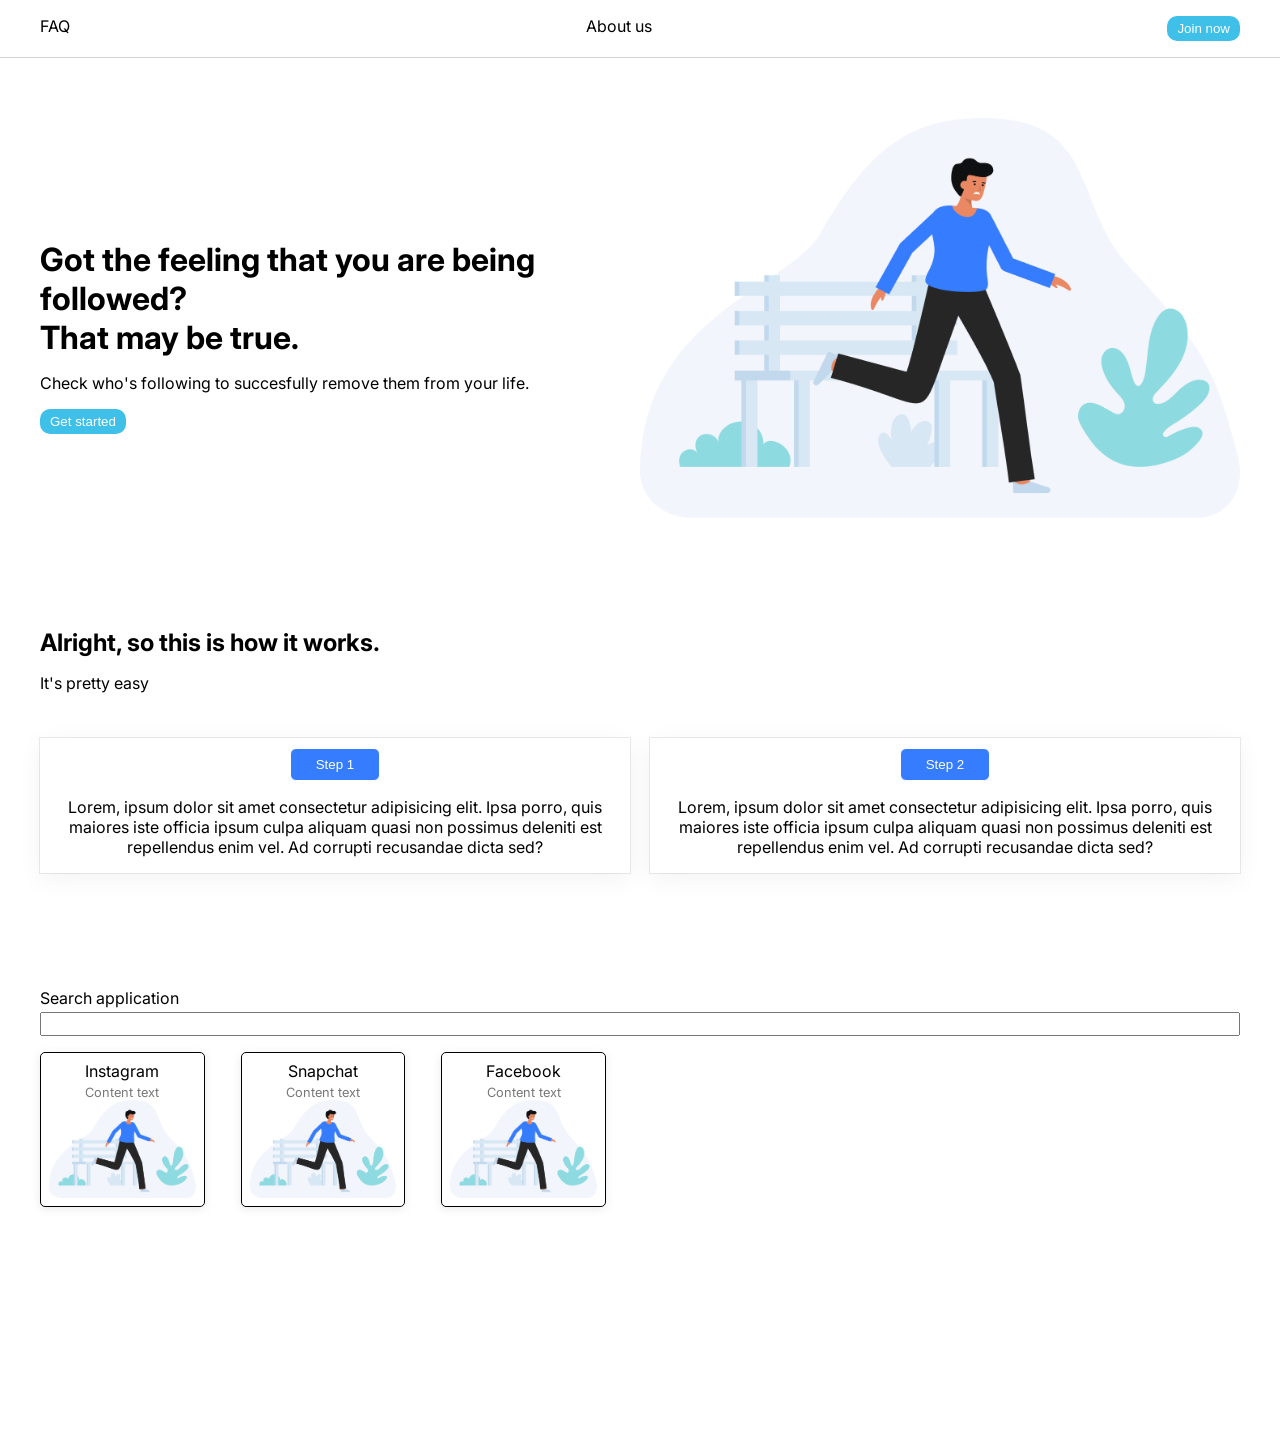
==== common_challenge/index.html @ 9e3e6419 "Add files via upload Added a working search bar for the current added applications" ====
<!DOCTYPE html>
<html lang="en">
  <head>
    <meta charset="UTF-8" />
    <meta http-equiv="X-UA-Compatible" content="IE=edge" />
    <meta name="viewport" content="width=device-width, initial-scale=1.0" />
    <link rel="preconnect" href="https://fonts.googleapis.com" />
    <link rel="preconnect" href="https://fonts.gstatic.com" crossorigin />
    <link
      href="https://fonts.googleapis.com/css2?family=Inter:wght@400;800&display=swap"
      rel="stylesheet" />
    <link rel="preconnect" href="https://fonts.googleapis.com" />
    <link rel="preconnect" href="https://fonts.gstatic.com" crossorigin />
    <link
      href="https://fonts.googleapis.com/css2?family=Inter&display=swap"
      rel="stylesheet" />
    <link rel="stylesheet" href="style.css" />
    <script src="script.js" defer></script>
    <title>Document</title>
  </head>
  <body>
    <header>
      <nav>
        <ul>
          <li>FAQ</li>
          <li>About us</li>
          <li><button class="join-button">Join now</button></li>
        </ul>
      </nav>
    </header>
    <main>
      <div class="content-wrapper">
        <section id="intro-section">
          <article class="left-content halfway-content">
            <div class="intro-text">
              <div class="left-intro-content">
                <h1>
                  Got the feeling that you are being followed?
                  <br />
                  That may be true.
                </h1>
                <p>
                  Check who's following to succesfully remove them from your
                  life.
                </p>
                <button class="join-button">Get started</button>
              </div>
            </div>
          </article>
          <article class="right-content halfway-content">
            <div class="right-intro-content">
              <picture>
                <img src="images/intro_image.png" alt="" srcset="" />
              </picture>
            </div>
          </article>
        </section>

        <section id="how-it-works">
          <div class="wrapper">
            <span>
              <h2>Alright, so this is how it works.</h2>
              <p>It's pretty easy</p>
            </span>
            <div class="options-wrapper">
              <div class="option1">
                <button class="step-btn">Step 1</button>
                <p>
                  Lorem, ipsum dolor sit amet consectetur adipisicing elit. Ipsa
                  porro, quis maiores iste officia ipsum culpa aliquam quasi non
                  possimus deleniti est repellendus enim vel. Ad corrupti
                  recusandae dicta sed?
                </p>
              </div>
              <div class="option2">
                <button class="step-btn">Step 2</button>
                <p>
                  Lorem, ipsum dolor sit amet consectetur adipisicing elit. Ipsa
                  porro, quis maiores iste officia ipsum culpa aliquam quasi non
                  possimus deleniti est repellendus enim vel. Ad corrupti
                  recusandae dicta sed?
                </p>
              </div>
            </div>
          </div>
        </section>
        <section id="find-your-app">
          <div class="search-wrapper">
            <label for="search">Search application</label>
            <input type="search" id="search" data-search />
          </div>
          <div class="user-cards" data-user-cards-container>
            <template data-user-template>
              <div class="card">
                <div class="header" data-header></div>
                <div class="body" data-body></div>
                <img class="imageFit" data-img></img>
              </div>
            </template>
          </div>
        </section>
      </div>
    </main>
    <footer></footer>
  </body>
</html>
---- common_challenge/style.css ----
body {
  box-sizing: border-box;
  padding: 0;
  margin: 0;
  font-family: "Inter", sans-serif;
}

header {
  width: 100vw;
  display: flex;
  justify-content: center;
  align-items: center;
  border-bottom: 1px solid #d3d3d3;
  position: sticky;
  top: 0;
  background-color: #fff;
}

nav {
  width: 1200px;
  display: flex;
  justify-content: space-evenly;
}

ul {
  display: flex;
  width: 100%;
  justify-content: space-between;
  padding: 0;
}

ul > li {
  list-style-type: none;
}

#site-search {
  border-radius: 5px;
  margin-left: 1rem;
}

.join-button {
  background-color: #3fc0e9;
  padding: 5px 10px;
  cursor: pointer;
  border: none;
  border-radius: 10px;
  color: #fff;
}

main {
  display: flex;
  justify-content: center;
  height: fit-content;
}
.content-wrapper {
  width: 1200px;
  height: fit-content;
}

/*Intro section styling///////////////////////////////*/

#intro-section {
  width: 100%;
  height: 50vh;
  display: grid;
  grid-template-columns: 1fr 1fr;
}

.halfway-content {
  height: 100%;
  width: 100%;
}

.left-content {
  display: flex;
  justify-content: center;
}

.left-intro-content {
  display: flex;
  flex-direction: column;
  justify-content: center;
  align-items: flex-start;
  margin-top: 25%;
}

.left-intro-content > h1 {
  font-size: 2rem;
  margin-bottom: 0;
}

.right-intro-content > picture > img {
  margin-top: 10%;
  max-width: 100%;
  height: auto;
}

/* ================ How it works section ========================== */
#how-it-works {
  margin-top: 10%;
  height: 40vh;
}

.wrapper > span > h2 {
  margin: 0;
}

.options-wrapper {
  margin-top: 5vh;
  width: 100%;
  height: 20vh;
  display: grid;
  grid-template-columns: 1fr 1fr;
}

.step-btn {
  background-color: #367cff;
  border-radius: 6px;
  outline: none;
  border: 1px solid;
  padding: 8px 25px;
  color: #fff;
  margin-top: 10px;
}

.option1 {
  height: fit-content;
  text-align: center;
  margin-right: 10px;
  box-shadow: rgba(0, 0, 0, 0.05) 0px 6px 24px 0px,
    rgba(0, 0, 0, 0.08) 0px 0px 0px 1px;
}

.option1 > p {
  padding: 0px 20px;
}
.option2 > p {
  padding: 0px 20px;
}
.option2 {
  height: fit-content;
  text-align: center;
  box-shadow: rgba(0, 0, 0, 0.05) 0px 6px 24px 0px,
    rgba(0, 0, 0, 0.08) 0px 0px 0px 1px;
  margin-left: 10px;
}

/*Find your app*/
#find-your-app {
  height: 50vh;
  width: 100%;
}

/*search bar*/
.search-wrapper {
  display: flex;
  flex-direction: column;
  gap: 0.25rem;
  /* width: 50px; */
}

input {
  font-size: 1rem;
}

.user-cards {
  display: grid;
  grid-template-columns: repeat(auto-fill, minmax(150px, 1fr));
  gap: 0.25rem;
  margin-top: 1rem;
}

.card {
  
  background-color: #fff;
  padding: 0.5rem;
  display: flex;
  justify-content: center;
  align-items: center;
  flex-direction: column;
  max-height: 10rem;
  border-radius: 5px;
  box-shadow: rgb(145 145 145 / 20%) 0px 2px 8px 0px;
  margin-right: 2rem;

}

.card > header {
  margin-bottom: 0.25rem;
}

.card > .body {
  font-size: 0.8rem;
  color: #777;
}

.hide {
  display: none;
}

/* Image fit in divs*/
.imageFit {
  background-size: contain;
  background-repeat: no-repeat;
  width: 100%;
}

/*searchbar code*/
.search-wrapper {
  display: flex;
  flex-direction: column;
  gap: .25rem;
}

input {
  font-size: 1rem;
}

.user-cards {
  display: grid;
  grid-template-columns: repeat(auto-fill, minmax(175px, 1fr));
  gap: .25rem;
  margin-top: 1rem;
}

.card {
  border: 1px solid black;
  background-color: white;
  padding: .5rem;
}

.card > .header {
  margin-bottom: .25rem;
}

.card > .body {
  font-size: .8rem;
  color: #777;
}

.hide {
  display: none;
}
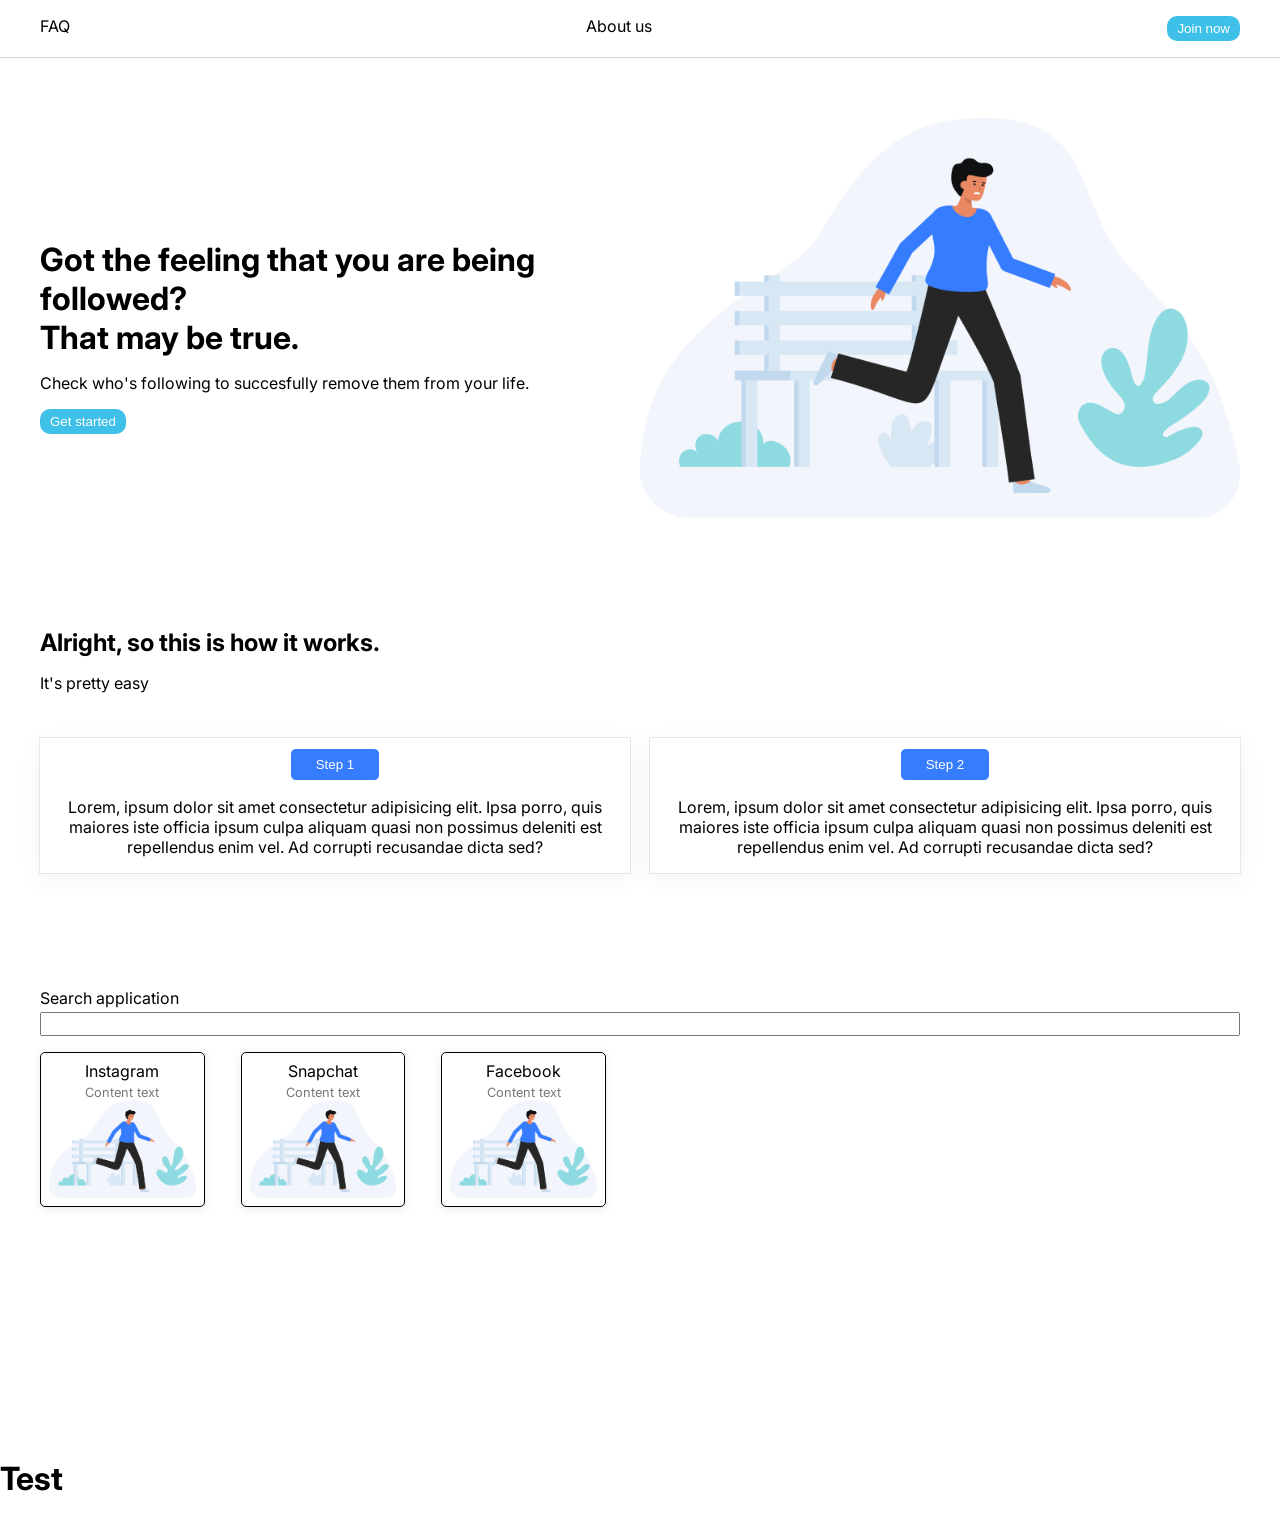
==== commit 6704aa0b: "Added a test" ====
--- a/common_challenge/index.html
+++ b/common_challenge/index.html
@@ -101,6 +101,8 @@
         </section>
       </div>
     </main>
-    <footer></footer>
+    <footer>
+      <h1>Test</h1>
+    </footer>
   </body>
 </html>
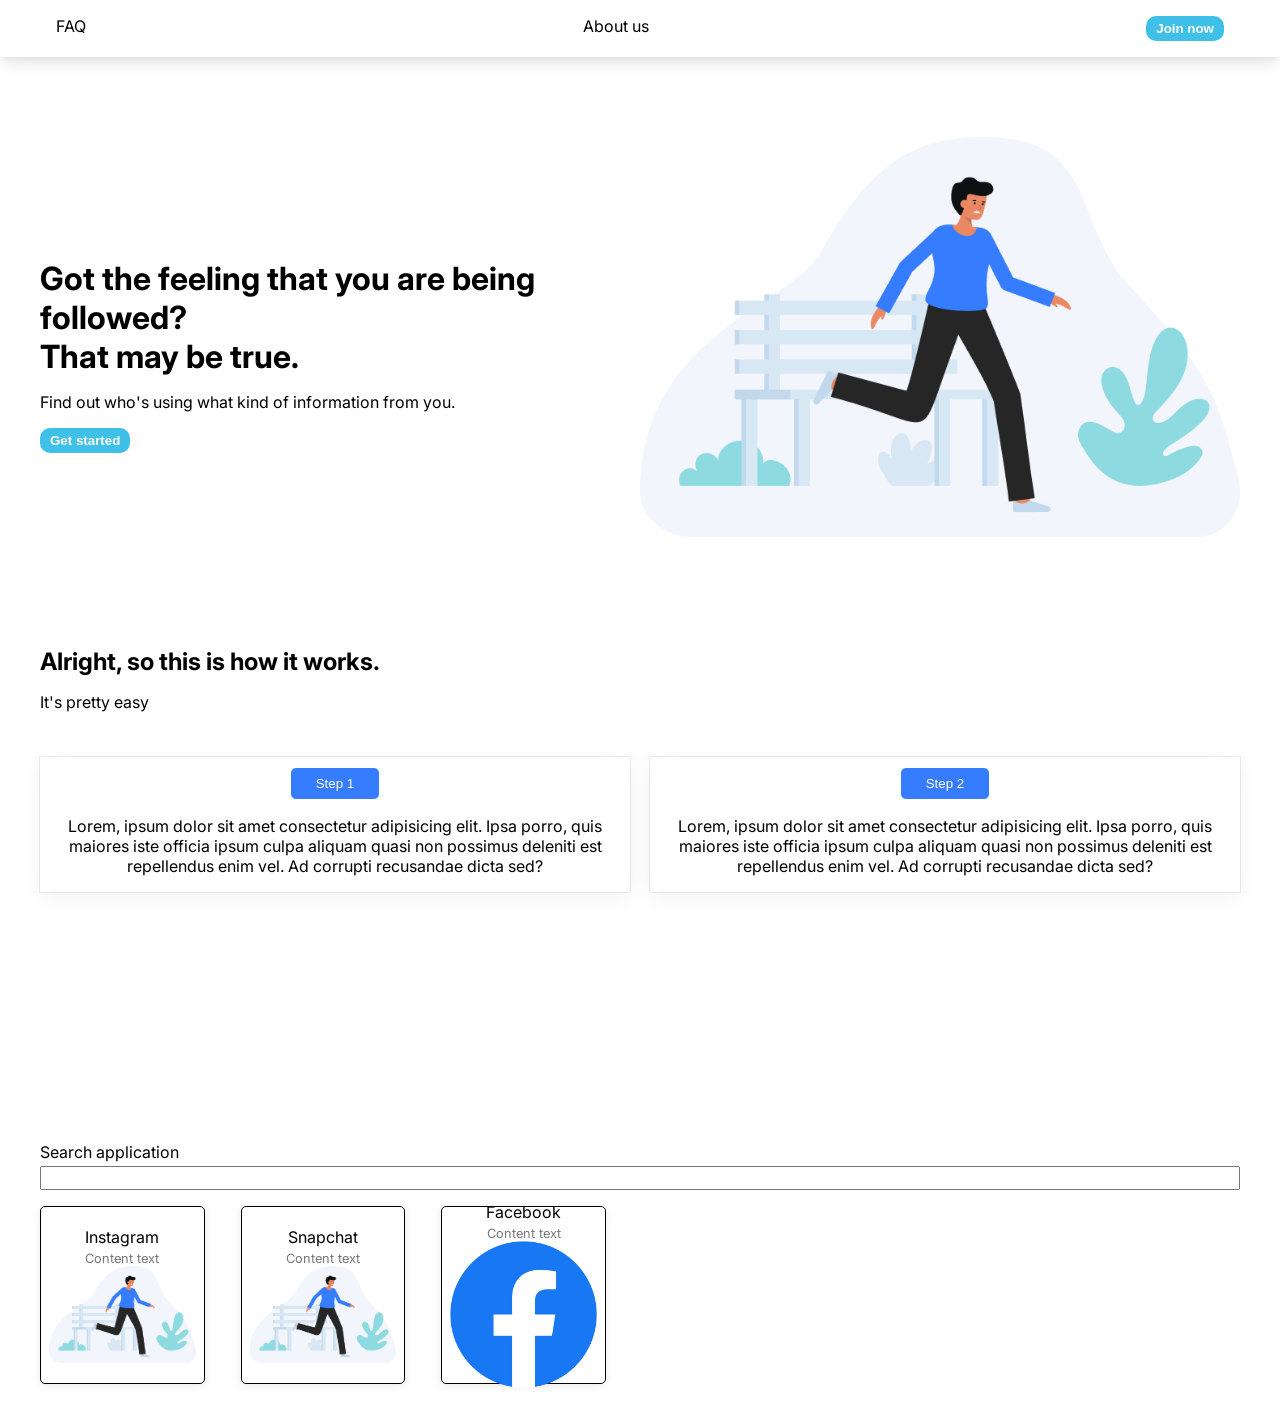
==== commit d92de970: "Main content adjusted for phone media querys min 320px max 480px" ====
--- a/common_challenge/index.html
+++ b/common_challenge/index.html
@@ -40,10 +40,9 @@
                   That may be true.
                 </h1>
                 <p>
-                  Check who's following to succesfully remove them from your
-                  life.
+                 Find out who's using what kind of information from you.
                 </p>
-                <button class="join-button">Get started</button>
+                <button class="join-button" id="get-started-button">Get started</button>
               </div>
             </div>
           </article>
@@ -99,10 +98,12 @@
             </template>
           </div>
         </section>
+        <!-- <section class="appInformationContainer">
+
+        </section> -->
       </div>
     </main>
     <footer>
-      <h1>Test</h1>
     </footer>
   </body>
 </html>
--- a/common_challenge/style.css
+++ b/common_challenge/style.css
@@ -10,10 +10,11 @@
   display: flex;
   justify-content: center;
   align-items: center;
-  border-bottom: 1px solid #d3d3d3;
   position: sticky;
+  z-index: 1;
   top: 0;
   background-color: #fff;
+  box-shadow: rgba(0, 0, 0, 0.1) 0px 10px 15px -3px, rgba(0, 0, 0, 0.05) 0px 4px 6px -2px;
 }
 
 nav {
@@ -27,6 +28,8 @@
   width: 100%;
   justify-content: space-between;
   padding: 0;
+  margin: 1rem;
+  
 }
 
 ul > li {
@@ -45,16 +48,19 @@
   border: none;
   border-radius: 10px;
   color: #fff;
+  font-weight: bold;
 }
 
 main {
   display: flex;
   justify-content: center;
   height: fit-content;
+  margin: 20px;
 }
 .content-wrapper {
   width: 1200px;
   height: fit-content;
+  position: relative;
 }
 
 /*Intro section styling///////////////////////////////*/
@@ -147,8 +153,8 @@
 
 /*Find your app*/
 #find-your-app {
-  height: 50vh;
-  width: 100%;
+  width: 100%;
+  margin-top: 15vh;
 }
 
 /*search bar*/
@@ -240,4 +246,81 @@
 
 .hide {
   display: none;
+}
+
+.imageSize {
+  width: 20%;
+  height: auto;
+}
+
+.appInformationContainer {
+  width: 100%;
+  background-color: #fff;
+  height: 50vh;
+  bordeR: 1px solid;
+  position: absolute;
+  top: 0;
+  display: flex;
+  flex-direction: column;
+  justify-content: center;
+  align-items: center;
+}
+
+.app-cards {
+  background-color: #fefefe;
+  height: 90%;
+  width: 60%;
+  padding: 10px;
+  border-radius: 20px;
+  display: flex;
+  flex-direction: column;
+  justify-content: center;
+  align-items: center;
+  box-shadow: rgba(50, 50, 93, 0.25) 0px 2px 5px -1px, rgba(0, 0, 0, 0.3) 0px 1px 3px -1px;
+}
+
+/* media querys */
+@media only screen 
+  and (min-device-width: 320px) 
+  and (max-device-width: 480px)
+  and (-webkit-min-device-pixel-ratio: 2)
+  and (orientation: portrait) {
+
+    #intro-section {
+      height: auto;
+      display: flex;
+      flex-direction: column;
+     
+    }
+    .left-intro-content {
+      margin-top: 0;
+    }
+
+    #option1 {
+      margin: 0;
+    }
+
+    #option2 {
+      margin: 0;
+    }
+    #how-it-works {
+      height: 70vh;
+    }
+    .options-wrapper {
+      height: auto;
+    }
+
+    #get-started-button {
+      padding: 10px 10px;
+      width: 100%;
+      border-radius: 20px;
+      font-weight: bold;
+  }
+  .imageFit {
+    width: 25%;
+  }
+  .card {
+    margin: 10px 0 0;
+  }
+
 }
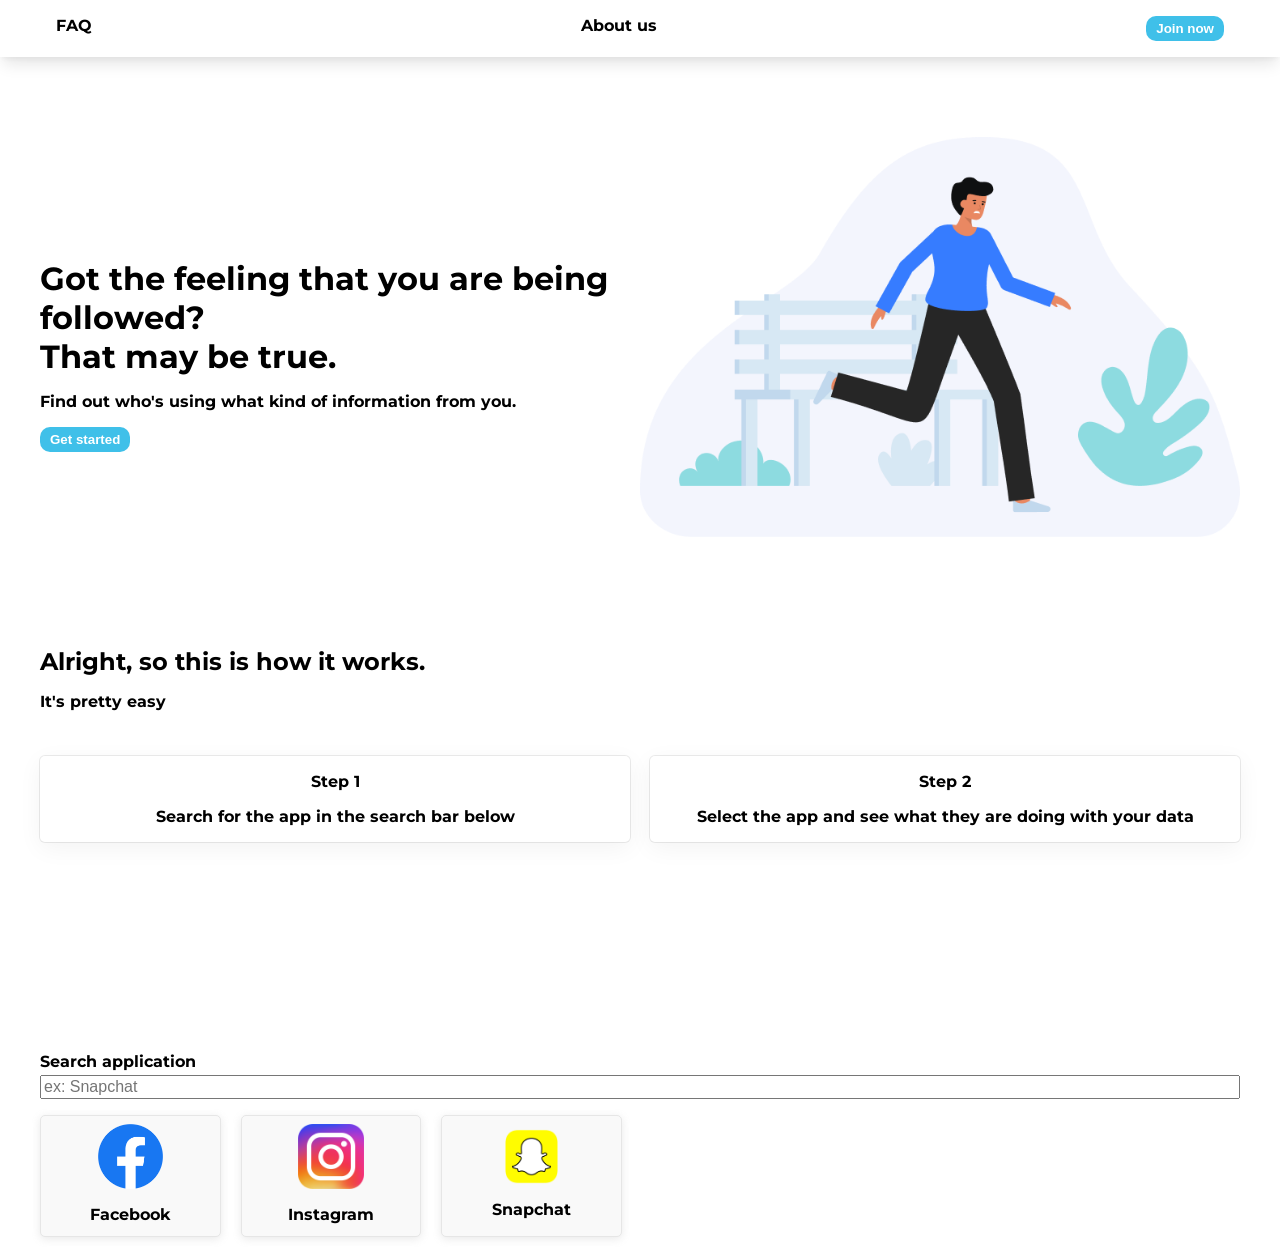
==== commit 330d01ec: "Changed the result cards and added open and close function to the modal that will contain app inform" ====
--- a/common_challenge/index.html
+++ b/common_challenge/index.html
@@ -4,16 +4,9 @@
     <meta charset="UTF-8" />
     <meta http-equiv="X-UA-Compatible" content="IE=edge" />
     <meta name="viewport" content="width=device-width, initial-scale=1.0" />
-    <link rel="preconnect" href="https://fonts.googleapis.com" />
-    <link rel="preconnect" href="https://fonts.gstatic.com" crossorigin />
-    <link
-      href="https://fonts.googleapis.com/css2?family=Inter:wght@400;800&display=swap"
-      rel="stylesheet" />
-    <link rel="preconnect" href="https://fonts.googleapis.com" />
-    <link rel="preconnect" href="https://fonts.gstatic.com" crossorigin />
-    <link
-      href="https://fonts.googleapis.com/css2?family=Inter&display=swap"
-      rel="stylesheet" />
+    <link rel="preconnect" href="https://fonts.googleapis.com">
+<link rel="preconnect" href="https://fonts.gstatic.com" crossorigin>
+<link href="https://fonts.googleapis.com/css2?family=Montserrat&display=swap" rel="stylesheet">
     <link rel="stylesheet" href="style.css" />
     <script src="script.js" defer></script>
     <title>Document</title>
@@ -21,7 +14,7 @@
   <body>
     <header>
       <nav>
-        <ul>
+        <ul id="nav-ul">
           <li>FAQ</li>
           <li>About us</li>
           <li><button class="join-button">Join now</button></li>
@@ -63,44 +56,53 @@
             </span>
             <div class="options-wrapper">
               <div class="option1">
-                <button class="step-btn">Step 1</button>
-                <p>
-                  Lorem, ipsum dolor sit amet consectetur adipisicing elit. Ipsa
-                  porro, quis maiores iste officia ipsum culpa aliquam quasi non
-                  possimus deleniti est repellendus enim vel. Ad corrupti
-                  recusandae dicta sed?
-                </p>
-              </div>
+                <p>Step 1</p>
+                  <p>
+                    Search for the app in the search bar below
+                  </p>
+                </div>
               <div class="option2">
-                <button class="step-btn">Step 2</button>
-                <p>
-                  Lorem, ipsum dolor sit amet consectetur adipisicing elit. Ipsa
-                  porro, quis maiores iste officia ipsum culpa aliquam quasi non
-                  possimus deleniti est repellendus enim vel. Ad corrupti
-                  recusandae dicta sed?
-                </p>
+                <p>Step 2</p>
+                  <p>
+                    Select the app and see what they are doing with your data
+                  </p>
+                </div>
               </div>
             </div>
-          </div>
         </section>
+
         <section id="find-your-app">
           <div class="search-wrapper">
             <label for="search">Search application</label>
-            <input type="search" id="search" data-search />
+            <input type="search" id="search" data-search placeholder="ex: Snapchat"/>
           </div>
           <div class="user-cards" data-user-cards-container>
             <template data-user-template>
               <div class="card">
+                <img class="imageFit" data-img></img>
                 <div class="header" data-header></div>
-                <div class="body" data-body></div>
-                <img class="imageFit" data-img></img>
               </div>
             </template>
           </div>
+
+          <section class="appInformationContainer">
+            <article class="infoWrapper">
+              <div id="close-container">
+                <div class="close-btn-container">
+                  <button class="close-btn">X</button>
+                </div>
+              </div>
+              <figure id="image-figure">
+                <img src="images/app-logos/facebook.png" alt="Facebook app logo" id="app-logo">
+                <figcaption id="fig-caption"></figcaption>
+              </figure>
+              <ul id="app-info-titles">
+                <li id="app-form"><p id="form-content"></p></li>
+              </ul>
+            </article>
+          </section>
         </section>
-        <!-- <section class="appInformationContainer">
 
-        </section> -->
       </div>
     </main>
     <footer>
--- a/common_challenge/style.css
+++ b/common_challenge/style.css
@@ -2,7 +2,8 @@
   box-sizing: border-box;
   padding: 0;
   margin: 0;
-  font-family: "Inter", sans-serif;
+  font-family: 'Montserrat', sans-serif;
+  font-weight: bold;
 }
 
 header {
@@ -23,7 +24,7 @@
   justify-content: space-evenly;
 }
 
-ul {
+#nav-ul {
   display: flex;
   width: 100%;
   justify-content: space-between;
@@ -104,7 +105,7 @@
 /* ================ How it works section ========================== */
 #how-it-works {
   margin-top: 10%;
-  height: 40vh;
+  height: 30vh;
 }
 
 .wrapper > span > h2 {
@@ -135,11 +136,13 @@
   margin-right: 10px;
   box-shadow: rgba(0, 0, 0, 0.05) 0px 6px 24px 0px,
     rgba(0, 0, 0, 0.08) 0px 0px 0px 1px;
+    border-radius: 5px;
 }
 
 .option1 > p {
   padding: 0px 20px;
 }
+
 .option2 > p {
   padding: 0px 20px;
 }
@@ -149,10 +152,12 @@
   box-shadow: rgba(0, 0, 0, 0.05) 0px 6px 24px 0px,
     rgba(0, 0, 0, 0.08) 0px 0px 0px 1px;
   margin-left: 10px;
+  border-radius: 5px;
 }
 
 /*Find your app*/
 #find-your-app {
+  position: relative;
   width: 100%;
   margin-top: 15vh;
 }
@@ -187,7 +192,7 @@
   max-height: 10rem;
   border-radius: 5px;
   box-shadow: rgb(145 145 145 / 20%) 0px 2px 8px 0px;
-  margin-right: 2rem;
+  margin-right: 1rem;
 
 }
 
@@ -208,7 +213,7 @@
 .imageFit {
   background-size: contain;
   background-repeat: no-repeat;
-  width: 100%;
+  width: 40%;
 }
 
 /*searchbar code*/
@@ -230,9 +235,10 @@
 }
 
 .card {
-  border: 1px solid black;
-  background-color: white;
+  border: 1px solid #e6e6e6;
+  background-color: #f9f9f9;
   padding: .5rem;
+  gap: 1rem;
 }
 
 .card > .header {
@@ -249,7 +255,7 @@
 }
 
 .imageSize {
-  width: 20%;
+  width: 10%;
   height: auto;
 }
 
@@ -257,13 +263,19 @@
   width: 100%;
   background-color: #fff;
   height: 50vh;
-  bordeR: 1px solid;
+  bordeR: 1px solid #dbdbdb;
   position: absolute;
-  top: 0;
-  display: flex;
-  flex-direction: column;
-  justify-content: center;
-  align-items: center;
+  top: -50vh;
+  display: flex;
+  flex-direction: column;
+  justify-content: center;
+  align-items: center;
+  border-radius: 3px;
+  display: none;
+}
+
+.text-center {
+  text-align: center;
 }
 
 .app-cards {
@@ -279,6 +291,47 @@
   box-shadow: rgba(50, 50, 93, 0.25) 0px 2px 5px -1px, rgba(0, 0, 0, 0.3) 0px 1px 3px -1px;
 }
 
+/*Information container hidden/shown */
+.hidden {
+  display: block;
+}
+
+.center-column-flex {
+  display: flex;
+  justify-content: center;
+  align-items: center;
+  flex-direction: column;
+}
+
+.infoWrapper {
+  width: 100%;
+  height: 100%;
+  /* border: 1px solid #f9f9f9; */
+}
+#app-info-titles {
+  display: flex;
+  flex-direction: column;
+  padding: 5px;
+ 
+}
+#app-info-titles > li{
+  display: flex;
+  align-items: center;
+  margin-left: 10%;
+}
+
+#app-info-titles > li > p {
+  margin-left: 0.75rem;
+}
+
+.card:hover {
+  animation-name: hover;
+  animation-duration:0.3s;
+  animation-timing-function: ease-in-out;
+  animation-fill-mode: forwards;
+  animation-direction: alternate;
+}
+
 /* media querys */
 @media only screen 
   and (min-device-width: 320px) 
@@ -304,7 +357,7 @@
       margin: 0;
     }
     #how-it-works {
-      height: 70vh;
+      height: 40vh;
     }
     .options-wrapper {
       height: auto;
@@ -319,8 +372,66 @@
   .imageFit {
     width: 25%;
   }
+
   .card {
-    margin: 10px 0 0;
+    padding: .5rem;
+    border: 1px solid #e5e5e5;
+    margin-right: 0;
+    /* display: none; */
+    margin-bottom: 10px;
+
   }
 
+  #nav-ul {
+    margin: 0.75rem 1.5rem;
+}
+
+.appInformationContainer {
+  top: -15%;
+}
+
+
+}
+
+
+
+@keyframes hover {
+  from {
+    transform: translateY(0);
+  } to {
+    transform: translateY(-5px);
+  }
+}
+
+/* --------------------------Appinformationcontainer styling STARTS HERE ------------------------------------*/
+
+#app-logo {
+  padding-bottom: 3vh;
+}
+
+#fig-caption {
+  font-weight: bold;
+  font-size: 1.125rem;
+}
+
+#close-container {
+  position: relative;
+}
+
+.close-btn-container {
+  height: 5vh;
+  position: absolute;
+  top: 0;
+  width: 100%;
+  display: flex;
+  justify-content: flex-end;
+  align-items: baseline;
+}
+
+.close-btn {
+  border: none;
+  background-color: red;
+  color: #fff;
+  padding: 5px 15px;
+  border-radius: 1px;
 }
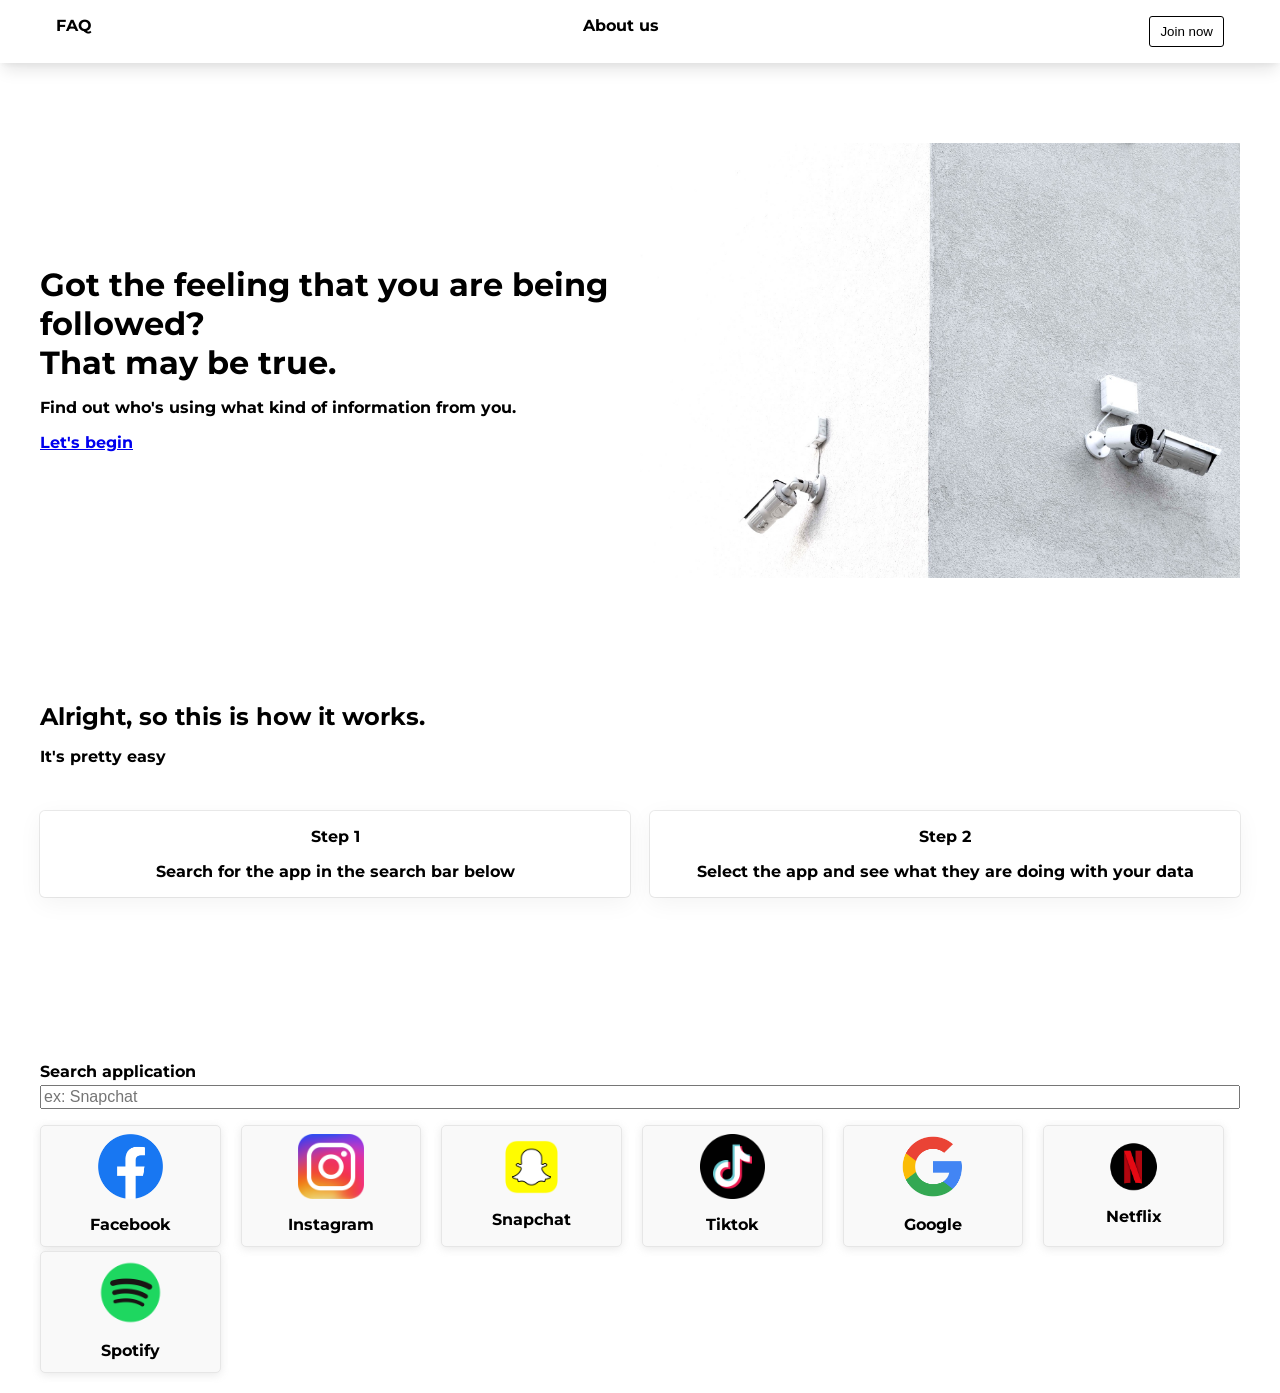
==== commit b0cca2da: "latest version, interface changes and overall look and feel to fit the project better" ====
--- a/common_challenge/index.html
+++ b/common_challenge/index.html
@@ -35,14 +35,15 @@
                 <p>
                  Find out who's using what kind of information from you.
                 </p>
-                <button class="join-button" id="get-started-button">Get started</button>
+                <!-- <button class="join-button" id="get-started-button">Get started</button> -->
+                <a href="#find-your-app">Let's begin</a>
               </div>
             </div>
           </article>
           <article class="right-content halfway-content">
             <div class="right-intro-content">
               <picture>
-                <img src="images/intro_image.png" alt="" srcset="" />
+                <img src="images/intro_image.jpg" alt="" srcset="" />
               </picture>
             </div>
           </article>
@@ -81,24 +82,48 @@
               <div class="card">
                 <img class="imageFit" data-img></img>
                 <div class="header" data-header></div>
+                
               </div>
             </template>
           </div>
 
           <section class="appInformationContainer">
-            <article class="infoWrapper">
-              <div id="close-container">
-                <div class="close-btn-container">
-                  <button class="close-btn">X</button>
+            <div id="close-container">
+              <div class="close-btn-container">
+                <button class="close-btn" style="cursor: pointer;">X</button>
+              </div>
+            </div>
+            <article class="infoWrapper" data-app-information-container>
+              <div class="container">
+                <img src="images/app-logos/facebook.png" alt="" data-info-img>    
+                <p data-info-title>Facebook</p>
+                <div class="data-container">
+                  <p data-info-body>
+                    <ul>
+                      <li>Activiteit en gegevens die je verstrekt:</li>
+                      <ul>
+                        <li>Werkt dit zo?</li>
+                      </ul>
+                      <li>Vrienden, volgers en andere connecties:
+                        <ul>
+                          <li>Werkt dit zo?</li>
+                        </ul>
+                      </li>
+                      <li>Informatie over de app, browser en het apparaat:
+                        <ul>
+                          <li>Werkt dit zo?</li>
+                        </ul>
+                      </li>
+                      <li>Informatie van Partners, leveranciers en derde:
+                        <ul>
+                          <li>Werkt dit zo?</li>
+                        </ul>
+                      </li>
+                    </ul>
+                  </p>
                 </div>
+
               </div>
-              <figure id="image-figure">
-                <img src="images/app-logos/facebook.png" alt="Facebook app logo" id="app-logo">
-                <figcaption id="fig-caption"></figcaption>
-              </figure>
-              <ul id="app-info-titles">
-                <li id="app-form"><p id="form-content"></p></li>
-              </ul>
             </article>
           </section>
         </section>
--- a/common_challenge/style.css
+++ b/common_challenge/style.css
@@ -6,6 +6,10 @@
   font-weight: bold;
 }
 
+html {
+  scroll-behavior: smooth;
+}
+
 header {
   width: 100vw;
   display: flex;
@@ -30,10 +34,9 @@
   justify-content: space-between;
   padding: 0;
   margin: 1rem;
-  
-}
-
-ul > li {
+}
+
+#nav-ul > li {
   list-style-type: none;
 }
 
@@ -43,13 +46,19 @@
 }
 
 .join-button {
-  background-color: #3fc0e9;
-  padding: 5px 10px;
+  background-color: #ffffff;
+  padding: 7px 10px;
   cursor: pointer;
-  border: none;
-  border-radius: 10px;
+  border: 1px solid black;
+  border-radius: 3px;
+  color: rgb(0, 0, 0);
+  transition: 0.3s ease-in-out;
+}
+
+.join-button:hover{
+  background-color: rgb(36, 33, 33);
   color: #fff;
-  font-weight: bold;
+  border: 1px solid #fff;
 }
 
 main {
@@ -68,7 +77,7 @@
 
 #intro-section {
   width: 100%;
-  height: 50vh;
+  height: auto;
   display: grid;
   grid-template-columns: 1fr 1fr;
 }
@@ -159,7 +168,7 @@
 #find-your-app {
   position: relative;
   width: 100%;
-  margin-top: 15vh;
+  margin-top: 10vh;
 }
 
 /*search bar*/
@@ -182,7 +191,7 @@
 }
 
 .card {
-  
+  cursor: pointer;
   background-color: #fff;
   padding: 0.5rem;
   display: flex;
@@ -329,7 +338,7 @@
   animation-duration:0.3s;
   animation-timing-function: ease-in-out;
   animation-fill-mode: forwards;
-  animation-direction: alternate;
+  animation-direction: alternate 
 }
 
 /* media querys */
@@ -434,4 +443,43 @@
   color: #fff;
   padding: 5px 15px;
   border-radius: 1px;
-}+  margin: 10px;
+}
+
+/*Info cards styling*/
+
+.infoWrapper {
+  display: flex;
+  justify-content: center;
+  background-color: #f3f3f3;
+}
+
+
+.container {
+  height: 100%;
+  width: 90%;
+  border-radius: 5px;
+  display: flex;
+  align-items: center;
+  flex-direction: column;
+}
+
+.container > img {
+  width: 10vh;
+  height: auto;
+  padding: 10px;
+}
+
+.container > p:first-of-type {
+  margin: 0;
+}
+
+.data-container {
+  width: 100%;
+  height: 100%;
+}
+
+.data-container > ul {
+  margin: 0;
+  padding: 0;
+}
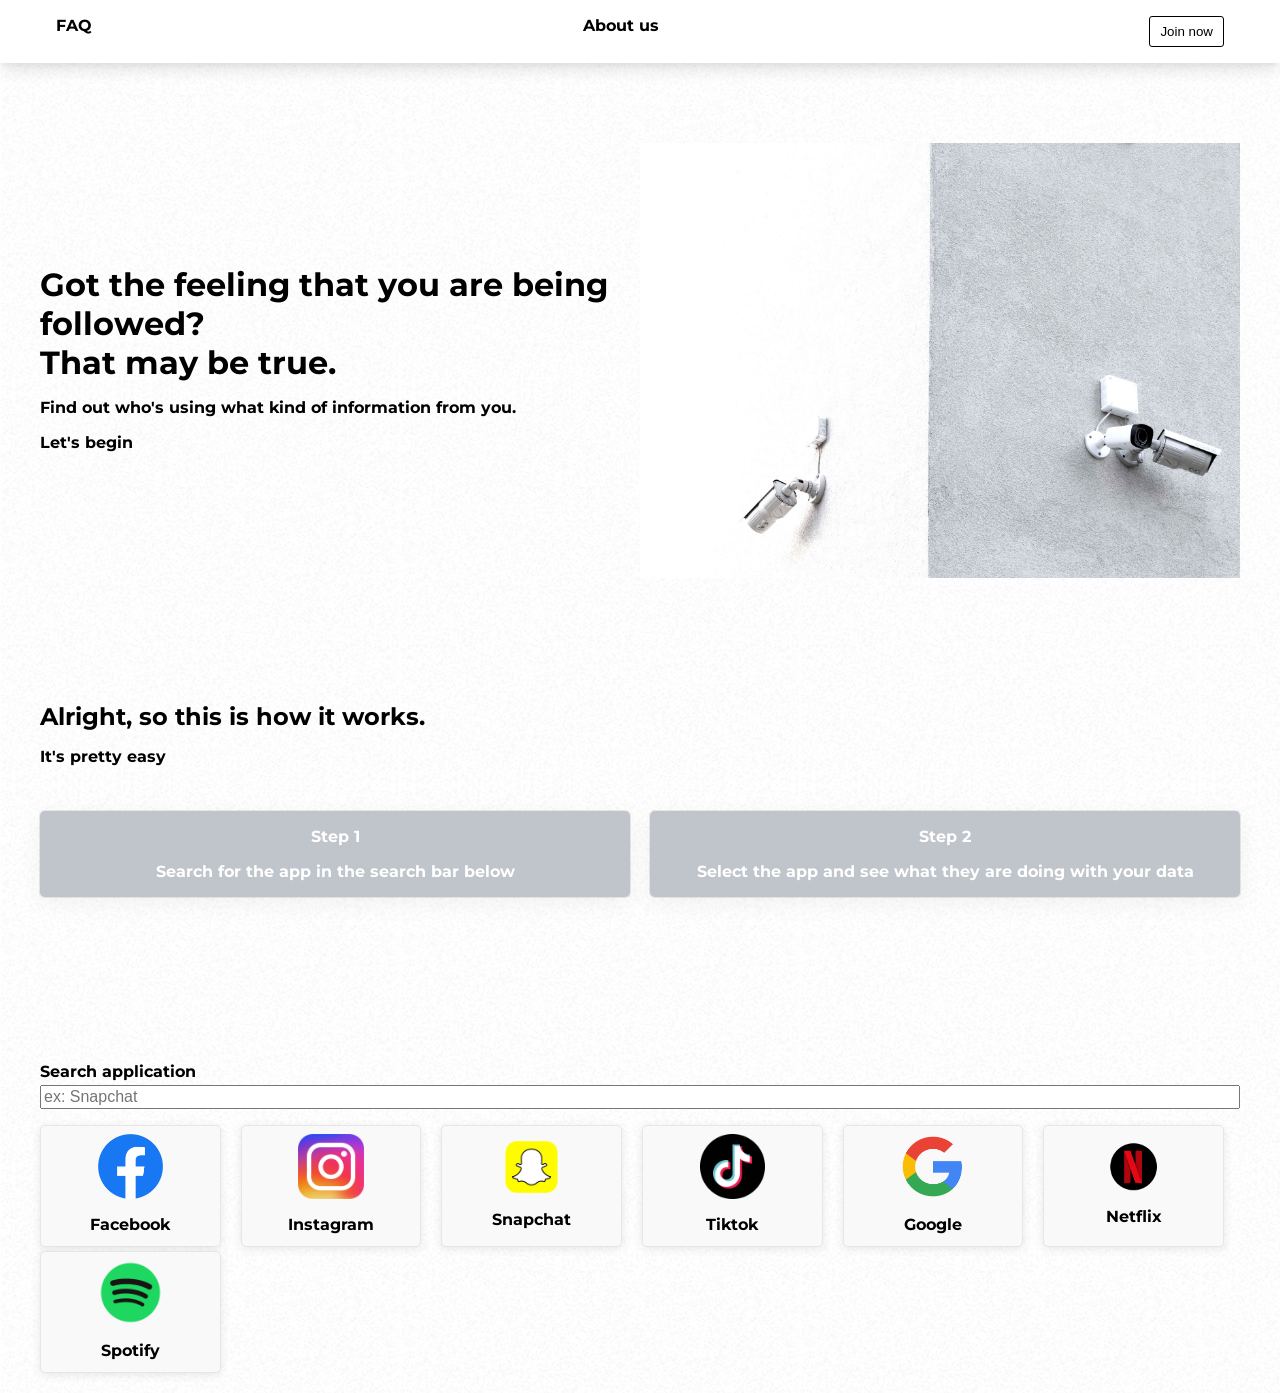
==== commit 0cb5e371: "added the corrensponding app information based on id's, filtered the 2 arrays and changed the conten" ====
--- a/common_challenge/index.html
+++ b/common_challenge/index.html
@@ -15,8 +15,8 @@
     <header>
       <nav>
         <ul id="nav-ul">
-          <li>FAQ</li>
-          <li>About us</li>
+          <li><a href="">FAQ</a></li>
+          <li><a href="">About us</a></li>
           <li><button class="join-button">Join now</button></li>
         </ul>
       </nav>
@@ -95,11 +95,13 @@
             </div>
             <article class="infoWrapper" data-app-information-container>
               <div class="container">
-                <img src="images/app-logos/facebook.png" alt="" data-info-img>    
-                <p data-info-title>Facebook</p>
+                    
+       
                 <div class="data-container">
-                  <p data-info-body>
-                    <ul>
+                  <img src="" alt="" data-info-logo>
+                  <p data-info-title></p>
+                  <p data-info-body></p>
+                    <!-- <ul>
                       <li>Activiteit en gegevens die je verstrekt:</li>
                       <ul>
                         <li>Werkt dit zo?</li>
@@ -119,8 +121,7 @@
                           <li>Werkt dit zo?</li>
                         </ul>
                       </li>
-                    </ul>
-                  </p>
+                    </ul> -->
                 </div>
 
               </div>
--- a/common_challenge/style.css
+++ b/common_challenge/style.css
@@ -8,6 +8,7 @@
 
 html {
   scroll-behavior: smooth;
+  background-image: url('images/bg_pattern.png');
 }
 
 header {
@@ -22,6 +23,33 @@
   box-shadow: rgba(0, 0, 0, 0.1) 0px 10px 15px -3px, rgba(0, 0, 0, 0.05) 0px 4px 6px -2px;
 }
 
+a {
+  position: relative;
+  color: #000;
+  text-decoration: none;
+}
+
+a:hover {
+  color: #000;
+}
+
+a::before {
+  content: "";
+  position: absolute;
+  display: block;
+  width: 100%;
+  height: 2px;
+  bottom: -2px;
+  left: 0;
+  background-color: #000;
+  transform: scaleX(0);
+  transition: transform 0.3s ease;
+}
+
+a:hover::before {
+  transform: scaleX(1);
+}
+
 nav {
   width: 1200px;
   display: flex;
@@ -38,6 +66,7 @@
 
 #nav-ul > li {
   list-style-type: none;
+  cursor: pointer;
 }
 
 #site-search {
@@ -146,6 +175,8 @@
   box-shadow: rgba(0, 0, 0, 0.05) 0px 6px 24px 0px,
     rgba(0, 0, 0, 0.08) 0px 0px 0px 1px;
     border-radius: 5px;
+    background-color: #c0c5cc;
+    color: #fff;
 }
 
 .option1 > p {
@@ -162,6 +193,8 @@
     rgba(0, 0, 0, 0.08) 0px 0px 0px 1px;
   margin-left: 10px;
   border-radius: 5px;
+  background-color: #c0c5cc;
+  color: #fff;
 }
 
 /*Find your app*/
@@ -303,8 +336,37 @@
 /*Information container hidden/shown */
 .hidden {
   display: block;
-}
-
+  animation-name: scaleUp;
+  animation-timing-function: ease-in-out;
+  animation-duration: 1s;
+  animation-fill-mode: forwards;
+  animation-direction: alternate;
+}
+
+.close {
+  display: none;
+  /* animation-name: scaleDown; */
+  animation-timing-function: ease-in-out;
+  animation-duration: 10s;
+  animation-fill-mode: forwards;
+  animation-direction: alternate;
+}
+
+@keyframes scaleUp {
+  0%   { 
+    transform: translateX(-100%); 		
+    }
+    100% { 
+    transform: translateX(0%); 
+    }
+}
+@keyframes scaleDown {
+  from {
+    transform: scale(1)
+  } to {
+    transform: scale(0);
+  }
+}
 .center-column-flex {
   display: flex;
   justify-content: center;
@@ -396,7 +458,8 @@
 }
 
 .appInformationContainer {
-  top: -15%;
+  top: -45vh;
+  height: 65vh;
 }
 
 
@@ -483,3 +546,5 @@
   margin: 0;
   padding: 0;
 }
+
+
